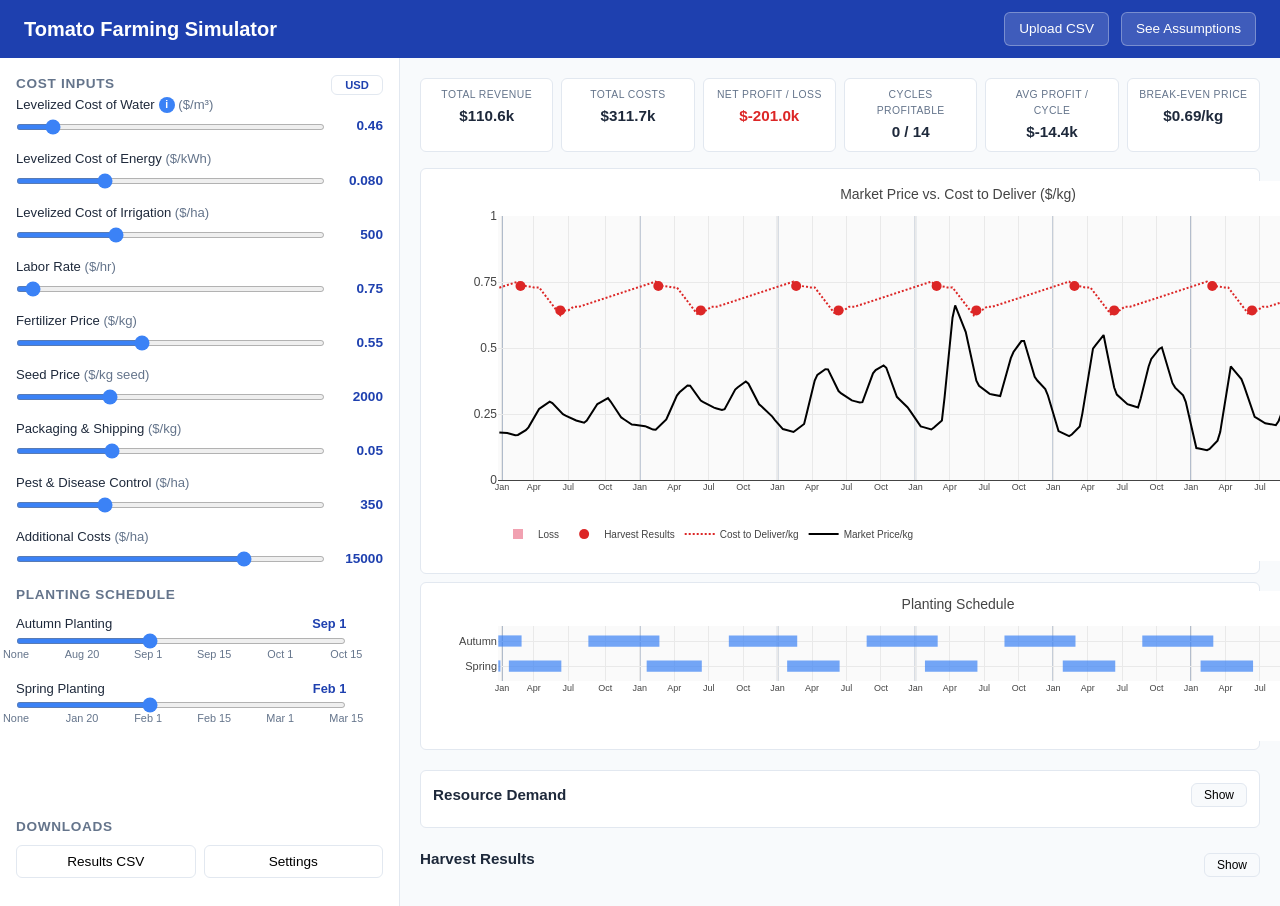
==== index.html @ 5275a4ed "Rewrite LCOW assumptions with full water pricing research; add info popup Assumptions page LCOW sect" ====
<!DOCTYPE html>
<html lang="en">
<head>
  <meta charset="UTF-8">
  <meta name="viewport" content="width=device-width, initial-scale=1.0">
  <title>Tomato Farming Simulator</title>
  <link rel="stylesheet" href="css/style.css?v=30">
  <script src="https://cdn.plot.ly/plotly-2.35.2.min.js" charset="utf-8"></script>
</head>
<body>

  <!-- Header -->
  <header class="app-header">
    <h1>Tomato Farming Simulator</h1>
    <div class="header-controls">
      <div class="csv-upload-group">
        <label class="header-btn" for="csv-upload" data-tooltip="Upload a CSV file with custom tomato price data">Upload CSV</label>
        <input type="file" id="csv-upload" accept=".csv">
      </div>
      <a href="assumptions.html" class="header-btn" data-tooltip="View parameter assumptions and methodology behind the model">See Assumptions</a>
    </div>
  </header>

  <!-- Main layout -->
  <div class="app-layout" id="main-content">

    <!-- Sidebar -->
    <aside class="sidebar">
      <div class="sidebar-content">

      <div class="sidebar-heading-row">
        <h3>Cost Inputs</h3>
        <button id="currency-toggle" class="currency-btn" data-tooltip="Toggle between US Dollars and Egyptian Pounds">USD</button>
      </div>
      <div id="sliders-container"></div>

      <h3>Planting Schedule</h3>
      <div class="planting-slider-group" id="autumn-slider-group"></div>
      <div class="planting-slider-group" id="spring-slider-group"></div>

      <!-- Advanced Settings -->
      <div id="advanced-panel" class="collapsed">
        <button id="advanced-toggle">Show Advanced Settings</button>

        <div class="adv-section">
          <h4>Monthly ET0 (mm/month)</h4>
          <div class="et0-grid" id="et0-inputs"></div>
        </div>

        <div class="adv-section">
          <h4>Kc Stages - Spring</h4>
          <div class="kc-grid">
            <label>Initial Kc</label>
            <input type="number" id="kc-spring-ini-kc" step="0.01" min="0" max="2">
            <input type="number" id="kc-spring-ini-days" step="1" min="1" max="90" placeholder="days">

            <label>Dev Kc start</label>
            <input type="number" id="kc-spring-dev-kc-start" step="0.01" min="0" max="2">
            <input type="number" id="kc-spring-dev-days" step="1" min="1" max="90" placeholder="days">

            <label>Dev Kc end</label>
            <input type="number" id="kc-spring-dev-kc-end" step="0.01" min="0" max="2">
            <span></span>

            <label>Mid Kc</label>
            <input type="number" id="kc-spring-mid-kc" step="0.01" min="0" max="2">
            <input type="number" id="kc-spring-mid-days" step="1" min="1" max="120" placeholder="days">

            <label>Late Kc</label>
            <input type="number" id="kc-spring-late-kc" step="0.01" min="0" max="2">
            <input type="number" id="kc-spring-late-days" step="1" min="1" max="90" placeholder="days">
          </div>
        </div>

        <div class="adv-section">
          <h4>Kc Stages - Autumn</h4>
          <div class="kc-grid">
            <label>Initial Kc</label>
            <input type="number" id="kc-autumn-ini-kc" step="0.01" min="0" max="2">
            <input type="number" id="kc-autumn-ini-days" step="1" min="1" max="90" placeholder="days">

            <label>Dev Kc start</label>
            <input type="number" id="kc-autumn-dev-kc-start" step="0.01" min="0" max="2">
            <input type="number" id="kc-autumn-dev-days" step="1" min="1" max="90" placeholder="days">

            <label>Dev Kc end</label>
            <input type="number" id="kc-autumn-dev-kc-end" step="0.01" min="0" max="2">
            <span></span>

            <label>Mid Kc</label>
            <input type="number" id="kc-autumn-mid-kc" step="0.01" min="0" max="2">
            <input type="number" id="kc-autumn-mid-days" step="1" min="1" max="120" placeholder="days">

            <label>Late Kc</label>
            <input type="number" id="kc-autumn-late-kc" step="0.01" min="0" max="2">
            <input type="number" id="kc-autumn-late-days" step="1" min="1" max="90" placeholder="days">
          </div>
        </div>

        <div class="adv-section">
          <h4>Yields (kg/ha)</h4>
          <div class="agro-grid">
            <div class="agro-field">
              <label>Spring</label>
              <input type="number" id="yield-spring" step="100" min="0">
            </div>
            <div class="agro-field">
              <label>Autumn</label>
              <input type="number" id="yield-autumn" step="100" min="0">
            </div>
          </div>
        </div>

        <div class="adv-section">
          <h4>Agronomic Parameters</h4>
          <div class="agro-grid">
            <div class="agro-field">
              <label>Labor (hrs/ha)</label>
              <input type="number" id="labor-hours" step="10" min="0">
            </div>
            <div class="agro-field">
              <label>Fertilizer (kg/ha)</label>
              <input type="number" id="fert-rate" step="10" min="0">
            </div>
            <div class="agro-field">
              <label>Seed (kg/ha)</label>
              <input type="number" id="seed-rate" step="0.1" min="0">
            </div>
            <div class="agro-field">
              <label>Pumping (kWh/m3)</label>
              <input type="number" id="kwh-m3" step="0.01" min="0">
            </div>
            <div class="agro-field">
              <label>Irrig. efficiency</label>
              <input type="number" id="irrig-eff" step="0.01" min="0.1" max="1.0">
            </div>
          </div>
        </div>
      </div>

      </div>
      <div class="sidebar-footer">
        <h3>Downloads</h3>
        <div class="sidebar-download-row">
          <button class="dl-btn dl-btn-sm" id="dl-results-btn" data-tooltip="Download the harvest results table as a CSV file">Results CSV</button>
          <button class="dl-btn dl-btn-sm" id="dl-settings-btn" data-tooltip="Download all current input settings as a JSON file">Settings</button>
        </div>
      </div>
    </aside>

    <!-- Main content area -->
    <main class="main-area">

      <div id="error-bar"></div>

      <!-- Summary banner -->
      <div class="summary-banner">
        <div class="stat-card">
          <div class="stat-label">Total Revenue</div>
          <div class="stat-value" id="stat-revenue">--</div>
        </div>
        <div class="stat-card">
          <div class="stat-label">Total Costs</div>
          <div class="stat-value" id="stat-costs">--</div>
        </div>
        <div class="stat-card">
          <div class="stat-label">Net Profit / Loss</div>
          <div class="stat-value" id="stat-profit">--</div>
        </div>
        <div class="stat-card">
          <div class="stat-label">Cycles Profitable</div>
          <div class="stat-value" id="stat-cycles">--</div>
        </div>
        <div class="stat-card">
          <div class="stat-label">Avg Profit / Cycle</div>
          <div class="stat-value" id="stat-avg-profit">--</div>
        </div>
        <div class="stat-card">
          <div class="stat-label">Break-Even Price</div>
          <div class="stat-value" id="stat-breakeven">--</div>
        </div>
      </div>

      <!-- Main chart -->
      <div class="chart-container">
        <div id="main-chart"></div>
      </div>

      <!-- Planting timeline -->
      <div class="chart-container chart-timeline">
        <div id="timeline-chart"></div>
      </div>

      <!-- Resource demand charts -->
      <div class="chart-container resource-demand-section collapsed">
        <div class="resource-demand-header">
          <h3>Resource Demand</h3>
          <button id="resource-toggle" class="resource-toggle-btn">Show</button>
        </div>
        <div id="resource-charts">
          <p>Select planting dates to see resource demand.</p>
        </div>
      </div>

      <!-- Results table -->
      <div class="results-section collapsed">
        <div class="results-section-header">
          <h3>Harvest Results</h3>
          <button id="results-toggle" class="resource-toggle-btn">Show</button>
        </div>
        <div class="results-table-wrapper">
          <div id="results-table-container">
            <p>Loading data...</p>
          </div>
        </div>
      </div>

    </main>
  </div>

  <!-- Scripts: data layer first, then model, charts, and finally app controller -->
  <script src="js/data.js?v=30"></script>
  <script src="js/cost-model.js?v=30"></script>
  <script src="js/charts.js?v=30"></script>
  <script src="js/app.js?v=30"></script>

</body>
</html>
---- css/style.css ----
/* Tomato Farming Simulator - Stylesheet */

:root {
  --primary: #1e40af;
  --primary-light: #3b82f6;
  --success: #16a34a;
  --danger: #dc2626;
  --warning: #f59e0b;
  --bg: #f8fafc;
  --surface: #ffffff;
  --border: #e2e8f0;
  --text: #1e293b;
  --text-muted: #64748b;
  --sidebar-width: 400px;
  --radius: 6px;
}

* { box-sizing: border-box; margin: 0; padding: 0; }

body {
  font-family: -apple-system, BlinkMacSystemFont, "Segoe UI", Roboto, sans-serif;
  background: var(--bg);
  color: var(--text);
  line-height: 1.5;
}

/* --- Header --- */

.app-header {
  background: var(--primary);
  color: white;
  padding: 12px 24px;
  display: flex;
  align-items: center;
  justify-content: space-between;
  gap: 16px;
  flex-wrap: wrap;
}

.app-header h1 {
  font-size: 1.25rem;
  font-weight: 600;
  white-space: nowrap;
}

.header-controls {
  display: flex;
  align-items: center;
  gap: 12px;
  flex-wrap: wrap;
}

.header-btn {
  background: rgba(255,255,255,0.15);
  color: white;
  border: 1px solid rgba(255,255,255,0.3);
  padding: 6px 14px;
  border-radius: var(--radius);
  cursor: pointer;
  font-size: 0.85rem;
  transition: background 0.15s;
  text-decoration: none;
}

.header-btn:hover { background: rgba(255,255,255,0.25); }

#currency-toggle {
  background: white;
  color: var(--primary);
  font-weight: 700;
  min-width: 52px;
  text-align: center;
}

#currency-toggle.egp { background: var(--warning); color: #000; }

.csv-upload-group {
  display: flex;
  align-items: center;
  gap: 8px;
}

.csv-upload-group label {
  cursor: pointer;
}

#csv-upload { display: none; }

/* --- Layout --- */

.app-layout {
  display: flex;
  min-height: calc(100vh - 52px);
}

/* --- Sidebar --- */

.sidebar {
  width: var(--sidebar-width);
  min-width: var(--sidebar-width);
  background: var(--surface);
  border-right: 1px solid var(--border);
  padding: 16px;
  overflow-y: auto;
  max-height: calc(100vh - 52px);
  display: flex;
  flex-direction: column;
}

.sidebar-content {
  flex: 1;
}

.sidebar-footer {
  padding-top: 12px;
  margin-top: 12px;
}

.sidebar h3 {
  font-size: 0.85rem;
  text-transform: uppercase;
  letter-spacing: 0.05em;
  color: var(--text-muted);
  margin: 16px 0 8px;
}

.sidebar h3:first-child { margin-top: 0; }

.sidebar-heading-row {
  display: flex;
  align-items: center;
  justify-content: space-between;
}

.sidebar-heading-row h3 { margin: 0; }

.currency-btn {
  padding: 3px 10px;
  font-size: 0.7rem;
  font-weight: 700;
  border: 1px solid var(--border);
  border-radius: var(--radius);
  background: white;
  color: var(--primary);
  cursor: pointer;
  min-width: 38px;
  text-align: center;
  transition: background 0.15s;
}

.currency-btn:hover { background: var(--bg); }
.currency-btn.egp { background: var(--warning); color: #000; border-color: var(--warning); }

.sidebar-download-row {
  display: flex;
  gap: 8px;
  margin-bottom: 12px;
}

.dl-btn-sm {
  flex: 1;
  padding: 5px 8px;
  font-size: 0.75rem;
}

/* --- Planting date sliders --- */

.planting-slider-group {
  margin-bottom: 14px;
  max-width: 90%;
}

.planting-slider-group label {
  display: block;
  font-size: 0.82rem;
  font-weight: 500;
  margin-bottom: 4px;
}

.planting-tick-labels {
  position: relative;
  height: 1.2em;
  margin-top: 2px;
  pointer-events: none;
}

.planting-tick-labels span {
  position: absolute;
  font-size: 0.68rem;
  color: var(--text-muted);
  white-space: nowrap;
  transform: translateX(-50%);
}

.planting-current-label {
  font-size: 0.8rem;
  font-weight: 600;
  color: var(--primary);
  float: right;
}

/* --- Slider info popup --- */

.slider-info-btn {
  display: inline-flex;
  align-items: center;
  justify-content: center;
  width: 16px;
  height: 16px;
  border-radius: 50%;
  background: var(--primary-light);
  color: white;
  font-size: 0.65rem;
  font-weight: 700;
  cursor: pointer;
  border: none;
  margin-left: 4px;
  vertical-align: middle;
  line-height: 1;
}

.slider-info-popup {
  position: fixed;
  z-index: 10000;
  background: var(--surface);
  border: 1px solid var(--border);
  border-radius: var(--radius);
  padding: 14px 16px;
  max-width: 360px;
  box-shadow: 0 8px 24px rgba(0,0,0,0.15);
  display: none;
}

.slider-info-popup.visible {
  display: block;
}

.slider-info-popup-close {
  position: absolute;
  top: 6px;
  right: 10px;
  background: none;
  border: none;
  font-size: 1.1rem;
  cursor: pointer;
  color: var(--text-muted);
  line-height: 1;
}

/* --- Cost sliders --- */

.slider-group {
  margin-bottom: 12px;
}

.slider-group label {
  display: block;
  font-size: 0.82rem;
  font-weight: 500;
  margin-bottom: 2px;
}

.slider-unit {
  color: var(--text-muted);
  font-weight: 400;
}

.slider-row {
  display: flex;
  align-items: center;
  gap: 10px;
}

.slider-row input[type="range"] {
  flex: 1;
  height: 6px;
  accent-color: var(--primary-light);
  cursor: pointer;
}

.slider-value {
  min-width: 48px;
  text-align: right;
  font-size: 0.85rem;
  font-weight: 600;
  font-variant-numeric: tabular-nums;
  color: var(--primary);
}

/* --- Planting dropdowns --- */

.planting-group {
  margin-bottom: 10px;
}

.planting-group label {
  display: block;
  font-size: 0.82rem;
  font-weight: 500;
  margin-bottom: 2px;
}

.planting-group select {
  width: 100%;
  padding: 6px 8px;
  border: 1px solid var(--border);
  border-radius: var(--radius);
  font-size: 0.85rem;
  background: white;
}

/* --- Main content area --- */

.main-area {
  flex: 1;
  padding: 20px;
  overflow-y: auto;
  max-height: calc(100vh - 52px);
}

/* --- Error bar --- */

#error-bar {
  display: none;
  background: #fef2f2;
  color: var(--danger);
  border: 1px solid #fca5a5;
  border-radius: var(--radius);
  padding: 10px 16px;
  margin-bottom: 16px;
  font-size: 0.85rem;
}

/* --- Summary banner --- */

.summary-banner {
  display: grid;
  grid-template-columns: repeat(auto-fit, minmax(120px, 1fr));
  gap: 8px;
  margin-bottom: 16px;
}

.stat-card {
  background: var(--surface);
  border: 1px solid var(--border);
  border-radius: var(--radius);
  padding: 8px 10px;
  text-align: center;
}

.stat-label {
  font-size: 0.65rem;
  text-transform: uppercase;
  letter-spacing: 0.04em;
  color: var(--text-muted);
  margin-bottom: 2px;
}

.stat-value {
  font-size: 0.95rem;
  font-weight: 700;
  font-variant-numeric: tabular-nums;
}

.profit-positive { color: var(--success); }
.profit-negative { color: var(--danger); }

/* --- Charts --- */

.chart-container {
  background: var(--surface);
  border: 1px solid var(--border);
  border-radius: var(--radius);
  padding: 12px;
  margin-bottom: 20px;
}

.chart-timeline {
  padding: 8px 12px;
  margin-top: -12px;
}

/* --- Resource demand section --- */

.resource-demand-header {
  display: flex;
  align-items: center;
  justify-content: space-between;
  margin-bottom: 8px;
}

.resource-demand-header h3 {
  font-size: 0.95rem;
  margin: 0;
}

.resource-toggle-btn {
  padding: 4px 12px;
  font-size: 0.75rem;
  border: 1px solid var(--border);
  border-radius: var(--radius);
  background: var(--bg);
  cursor: pointer;
}

.resource-demand-section.collapsed #resource-charts {
  display: none;
}

.results-section-header {
  display: flex;
  align-items: center;
  justify-content: space-between;
  margin-bottom: 8px;
}

.results-section-header h3 {
  margin: 0;
}

.results-section.collapsed .results-table-wrapper {
  display: none;
}

/* --- Results table --- */

.results-section {
  margin-bottom: 20px;
}

.results-section h3 {
  font-size: 0.95rem;
  margin-bottom: 10px;
}

.results-table {
  width: 100%;
  border-collapse: collapse;
  font-size: 0.8rem;
  background: var(--surface);
  border: 1px solid var(--border);
  border-radius: var(--radius);
  overflow: hidden;
}

.results-table th {
  background: var(--bg);
  font-weight: 600;
  text-align: center;
  padding: 8px 10px;
  border-bottom: 2px solid var(--border);
  white-space: nowrap;
}

.results-table td {
  padding: 6px 10px;
  border-bottom: 1px solid var(--border);
  text-align: center;
  white-space: nowrap;
}

.results-table .row-label {
  text-align: left;
  font-weight: 500;
  background: #f9fafb;
  position: sticky;
  left: 0;
}

.results-table .total-col {
  font-weight: 700;
  background: #eff6ff;
}

.results-table .spacer-row td {
  padding: 4px;
  border-bottom: none;
  background: transparent;
}

.results-table-wrapper {
  overflow-x: auto;
}

/* --- Download buttons --- */

.download-row {
  display: flex;
  gap: 10px;
  margin-bottom: 20px;
}

.dl-btn {
  padding: 8px 18px;
  font-size: 0.85rem;
  border: 1px solid var(--border);
  border-radius: var(--radius);
  background: var(--surface);
  cursor: pointer;
  transition: all 0.15s;
}

.dl-btn:hover {
  background: var(--primary);
  color: white;
  border-color: var(--primary);
}

/* --- Advanced settings --- */

#advanced-panel {
  margin-top: 12px;
  padding-top: 12px;
}

#advanced-panel.collapsed > *:not(#advanced-toggle-wrapper) {
  display: none;
}

#advanced-panel.collapsed .adv-section { display: none; }

#advanced-toggle {
  width: 100%;
  padding: 8px;
  font-size: 0.8rem;
  border: 1px solid var(--border);
  border-radius: var(--radius);
  background: var(--bg);
  cursor: pointer;
  margin-bottom: 10px;
}

.adv-section {
  margin-bottom: 14px;
}

.adv-section h4 {
  font-size: 0.8rem;
  color: var(--text-muted);
  margin-bottom: 6px;
}

.et0-grid {
  display: grid;
  grid-template-columns: repeat(4, 1fr);
  gap: 4px;
}

.et0-input-group {
  display: flex;
  flex-direction: column;
  align-items: center;
}

.et0-input-group label {
  font-size: 0.7rem;
  color: var(--text-muted);
}

.et0-input-group input {
  width: 56px;
  padding: 3px 4px;
  font-size: 0.8rem;
  border: 1px solid var(--border);
  border-radius: 3px;
  text-align: center;
}

.kc-grid {
  display: grid;
  grid-template-columns: auto 1fr 1fr;
  gap: 4px 8px;
  align-items: center;
  font-size: 0.78rem;
}

.kc-grid label {
  font-size: 0.75rem;
  color: var(--text-muted);
}

.kc-grid input {
  width: 100%;
  padding: 3px 4px;
  font-size: 0.78rem;
  border: 1px solid var(--border);
  border-radius: 3px;
  text-align: center;
}

.agro-grid {
  display: grid;
  grid-template-columns: 1fr 1fr;
  gap: 6px;
}

.agro-field {
  display: flex;
  flex-direction: column;
}

.agro-field label {
  font-size: 0.72rem;
  color: var(--text-muted);
}

.agro-field input {
  padding: 4px 6px;
  font-size: 0.8rem;
  border: 1px solid var(--border);
  border-radius: 3px;
}

/* --- Tooltips --- */

.app-tooltip {
  position: fixed;
  z-index: 10000;
  background: var(--text);
  color: #fff;
  font-size: 0.9rem;
  font-weight: 400;
  line-height: 1.4;
  padding: 10px 14px;
  border-radius: var(--radius);
  max-width: 260px;
  text-align: center;
  pointer-events: none;
  opacity: 0;
  transition: opacity 0.2s ease;
  box-shadow: 0 4px 12px rgba(0,0,0,0.2);
}

.app-tooltip.visible {
  opacity: 1;
}

/* --- Responsive --- */

@media (max-width: 900px) {
  .app-layout {
    flex-direction: column;
  }

  .sidebar {
    width: 100%;
    min-width: 100%;
    max-height: none;
    border-right: none;
    border-bottom: 1px solid var(--border);
  }

  .main-area {
    max-height: none;
  }

  .summary-banner {
    grid-template-columns: repeat(3, 1fr);
  }
}

@media (max-width: 600px) {
  .summary-banner {
    grid-template-columns: repeat(2, 1fr);
  }

  .app-header {
    padding: 10px 12px;
  }

  .app-header h1 {
    font-size: 1rem;
  }
}
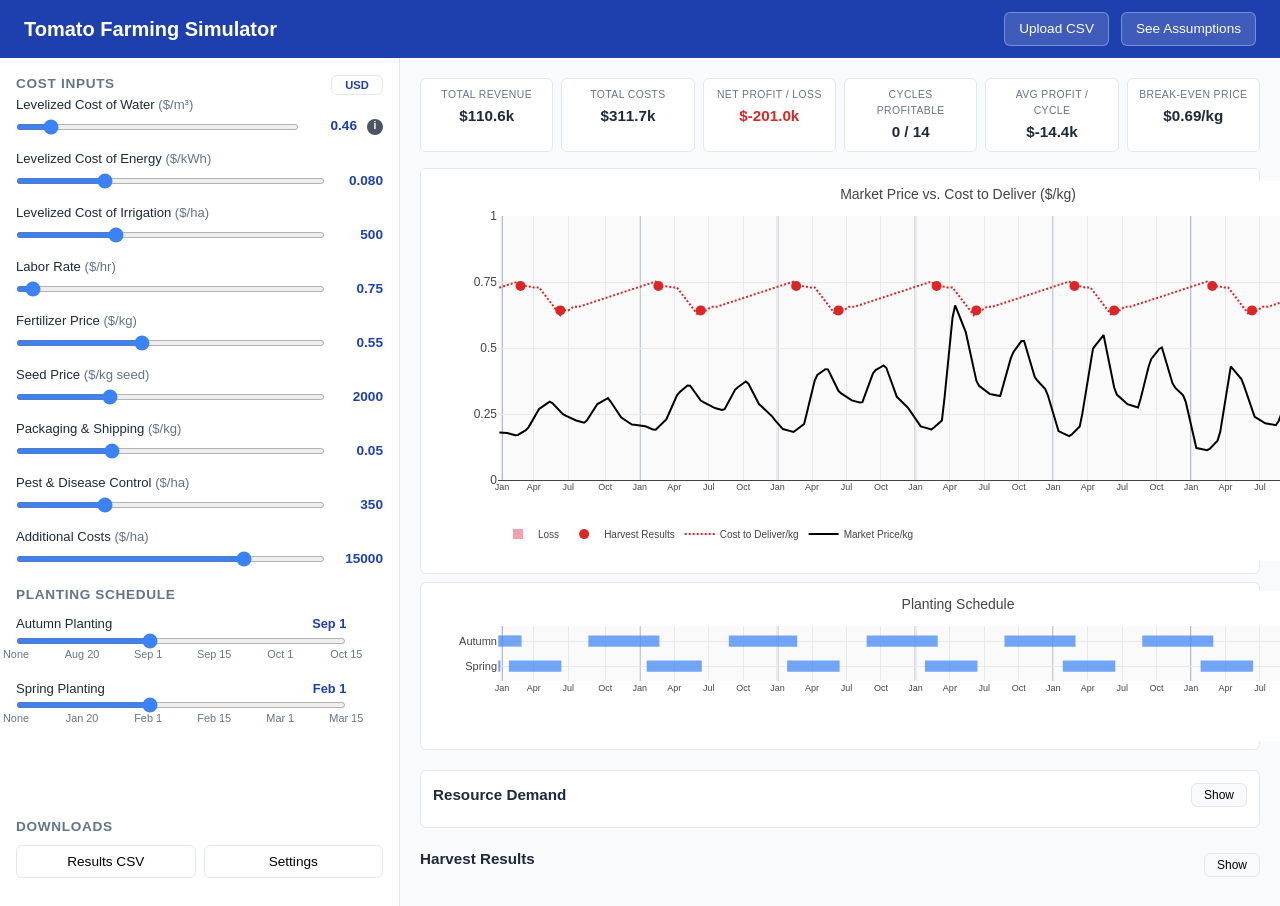
==== commit 413ceab2: "Move info button to right end of slider row, change to dark gray Co-Authored-By: Claude Opus 4.6 (1M" ====
--- a/index.html
+++ b/index.html
@@ -4,7 +4,7 @@
   <meta charset="UTF-8">
   <meta name="viewport" content="width=device-width, initial-scale=1.0">
   <title>Tomato Farming Simulator</title>
-  <link rel="stylesheet" href="css/style.css?v=30">
+  <link rel="stylesheet" href="css/style.css?v=31">
   <script src="https://cdn.plot.ly/plotly-2.35.2.min.js" charset="utf-8"></script>
 </head>
 <body>
@@ -219,10 +219,10 @@
   </div>
 
   <!-- Scripts: data layer first, then model, charts, and finally app controller -->
-  <script src="js/data.js?v=30"></script>
-  <script src="js/cost-model.js?v=30"></script>
-  <script src="js/charts.js?v=30"></script>
-  <script src="js/app.js?v=30"></script>
+  <script src="js/data.js?v=31"></script>
+  <script src="js/cost-model.js?v=31"></script>
+  <script src="js/charts.js?v=31"></script>
+  <script src="js/app.js?v=31"></script>
 
 </body>
 </html>
--- a/css/style.css
+++ b/css/style.css
@@ -208,15 +208,15 @@
   width: 16px;
   height: 16px;
   border-radius: 50%;
-  background: var(--primary-light);
+  background: #4b5563;
   color: white;
   font-size: 0.65rem;
   font-weight: 700;
   cursor: pointer;
   border: none;
-  margin-left: 4px;
   vertical-align: middle;
   line-height: 1;
+  flex-shrink: 0;
 }
 
 .slider-info-popup {
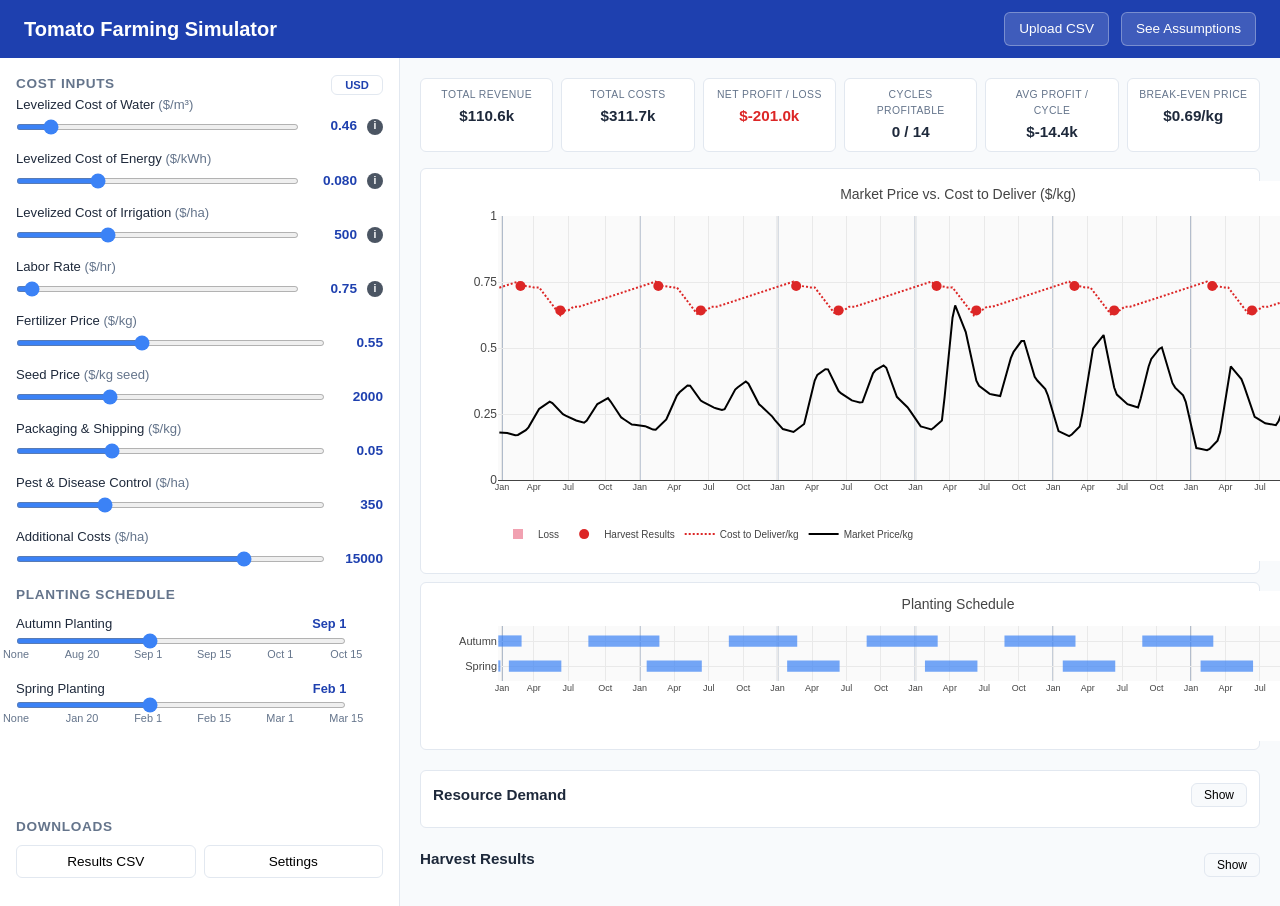
==== commit 110040c8: "Add LCOE, LCOI, Labor research to assumptions page and info popups Assumptions page: - LCOE section " ====
--- a/index.html
+++ b/index.html
@@ -4,7 +4,7 @@
   <meta charset="UTF-8">
   <meta name="viewport" content="width=device-width, initial-scale=1.0">
   <title>Tomato Farming Simulator</title>
-  <link rel="stylesheet" href="css/style.css?v=31">
+  <link rel="stylesheet" href="css/style.css?v=32">
   <script src="https://cdn.plot.ly/plotly-2.35.2.min.js" charset="utf-8"></script>
 </head>
 <body>
@@ -219,10 +219,10 @@
   </div>
 
   <!-- Scripts: data layer first, then model, charts, and finally app controller -->
-  <script src="js/data.js?v=31"></script>
-  <script src="js/cost-model.js?v=31"></script>
-  <script src="js/charts.js?v=31"></script>
-  <script src="js/app.js?v=31"></script>
+  <script src="js/data.js?v=32"></script>
+  <script src="js/cost-model.js?v=32"></script>
+  <script src="js/charts.js?v=32"></script>
+  <script src="js/app.js?v=32"></script>
 
 </body>
 </html>
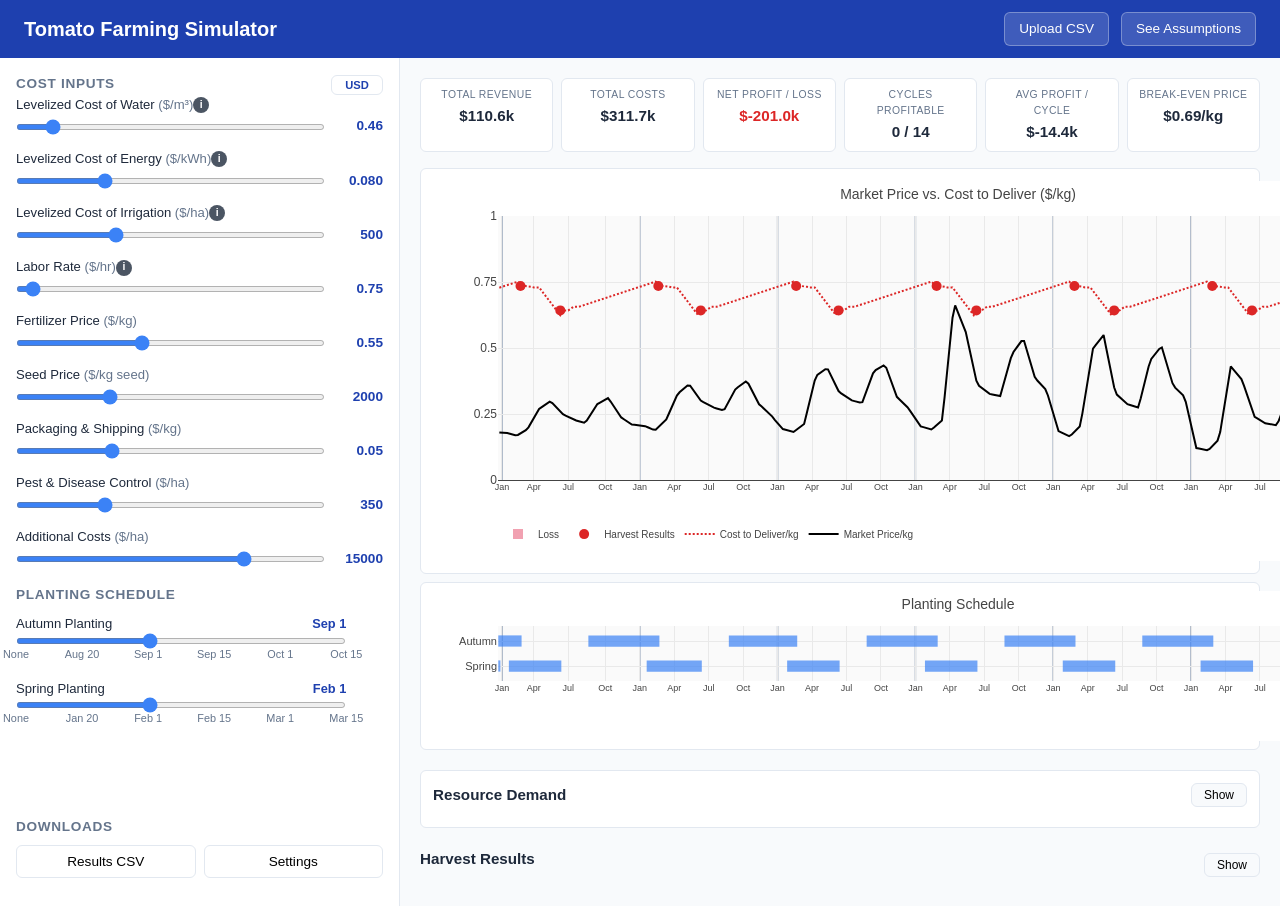
==== commit 8d78ad1a: "Move info button into label row, above the slider Co-Authored-By: Claude Opus 4.6 (1M context) <nore" ====
--- a/index.html
+++ b/index.html
@@ -4,7 +4,7 @@
   <meta charset="UTF-8">
   <meta name="viewport" content="width=device-width, initial-scale=1.0">
   <title>Tomato Farming Simulator</title>
-  <link rel="stylesheet" href="css/style.css?v=32">
+  <link rel="stylesheet" href="css/style.css?v=33">
   <script src="https://cdn.plot.ly/plotly-2.35.2.min.js" charset="utf-8"></script>
 </head>
 <body>
@@ -219,10 +219,10 @@
   </div>
 
   <!-- Scripts: data layer first, then model, charts, and finally app controller -->
-  <script src="js/data.js?v=32"></script>
-  <script src="js/cost-model.js?v=32"></script>
-  <script src="js/charts.js?v=32"></script>
-  <script src="js/app.js?v=32"></script>
+  <script src="js/data.js?v=33"></script>
+  <script src="js/cost-model.js?v=33"></script>
+  <script src="js/charts.js?v=33"></script>
+  <script src="js/app.js?v=33"></script>
 
 </body>
 </html>
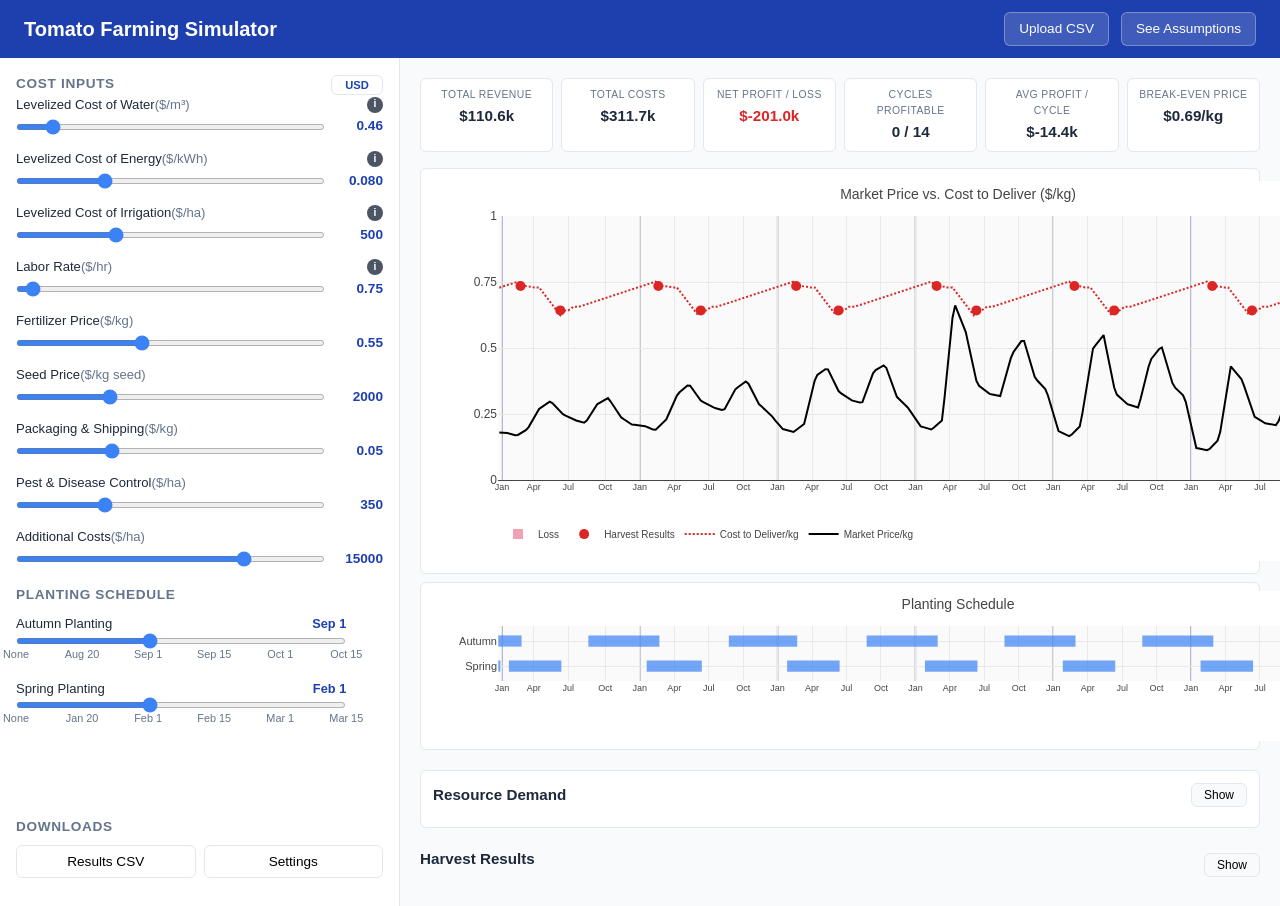
==== commit d5c230dd: "Push info button to far right of label row via flex spacer Co-Authored-By: Claude Opus 4.6 (1M conte" ====
--- a/index.html
+++ b/index.html
@@ -4,7 +4,7 @@
   <meta charset="UTF-8">
   <meta name="viewport" content="width=device-width, initial-scale=1.0">
   <title>Tomato Farming Simulator</title>
-  <link rel="stylesheet" href="css/style.css?v=33">
+  <link rel="stylesheet" href="css/style.css?v=34">
   <script src="https://cdn.plot.ly/plotly-2.35.2.min.js" charset="utf-8"></script>
 </head>
 <body>
@@ -219,10 +219,10 @@
   </div>
 
   <!-- Scripts: data layer first, then model, charts, and finally app controller -->
-  <script src="js/data.js?v=33"></script>
-  <script src="js/cost-model.js?v=33"></script>
-  <script src="js/charts.js?v=33"></script>
-  <script src="js/app.js?v=33"></script>
+  <script src="js/data.js?v=34"></script>
+  <script src="js/cost-model.js?v=34"></script>
+  <script src="js/charts.js?v=34"></script>
+  <script src="js/app.js?v=34"></script>
 
 </body>
 </html>
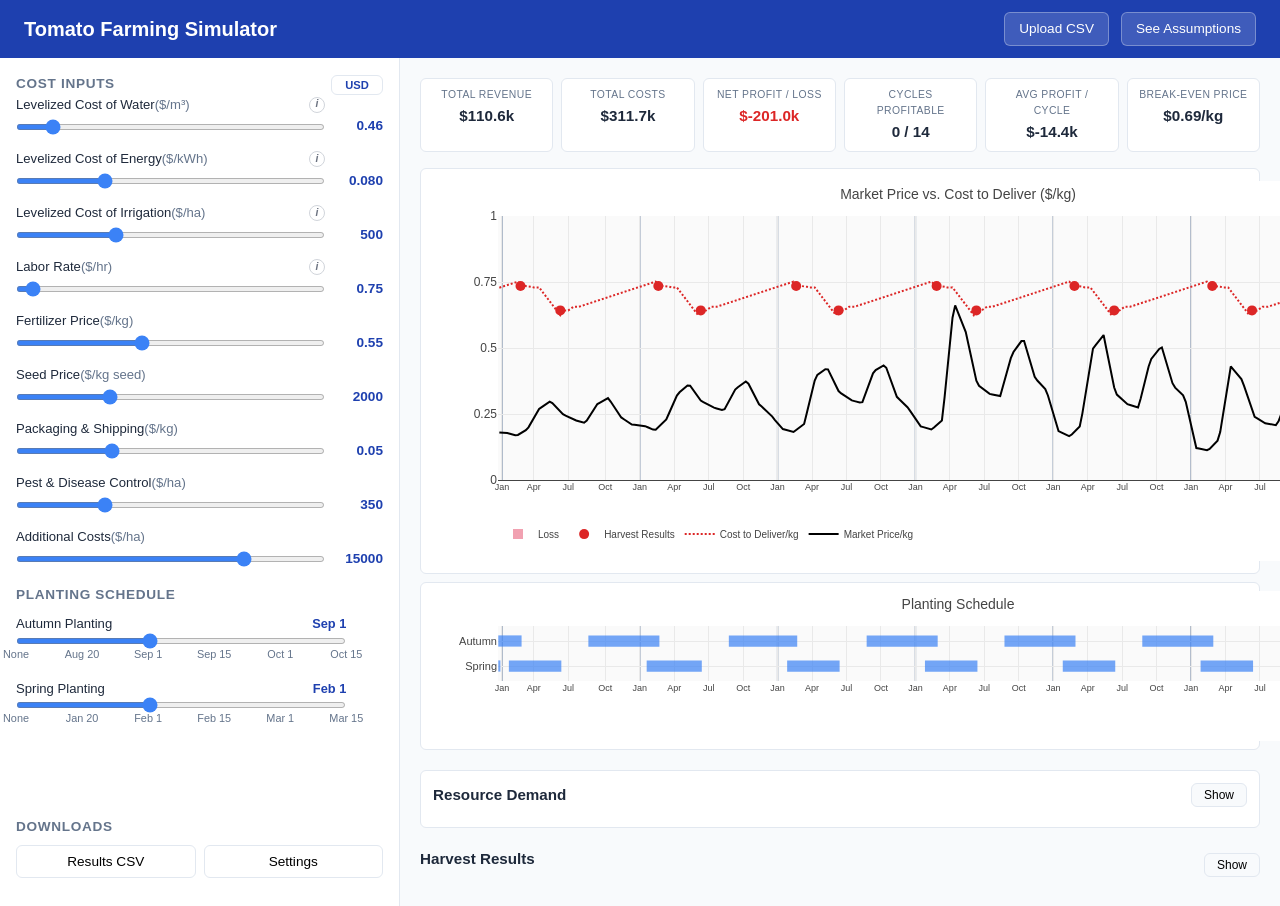
==== commit 58af8776: "Style info button: white fill, gray italic i, offset left of value display Co-Authored-By: Claude Op" ====
--- a/index.html
+++ b/index.html
@@ -4,7 +4,7 @@
   <meta charset="UTF-8">
   <meta name="viewport" content="width=device-width, initial-scale=1.0">
   <title>Tomato Farming Simulator</title>
-  <link rel="stylesheet" href="css/style.css?v=34">
+  <link rel="stylesheet" href="css/style.css?v=35">
   <script src="https://cdn.plot.ly/plotly-2.35.2.min.js" charset="utf-8"></script>
 </head>
 <body>
@@ -219,10 +219,10 @@
   </div>
 
   <!-- Scripts: data layer first, then model, charts, and finally app controller -->
-  <script src="js/data.js?v=34"></script>
-  <script src="js/cost-model.js?v=34"></script>
-  <script src="js/charts.js?v=34"></script>
-  <script src="js/app.js?v=34"></script>
+  <script src="js/data.js?v=35"></script>
+  <script src="js/cost-model.js?v=35"></script>
+  <script src="js/charts.js?v=35"></script>
+  <script src="js/app.js?v=35"></script>
 
 </body>
 </html>
--- a/css/style.css
+++ b/css/style.css
@@ -208,15 +208,17 @@
   width: 16px;
   height: 16px;
   border-radius: 50%;
-  background: #4b5563;
-  color: white;
+  background: white;
+  color: #6b7280;
   font-size: 0.65rem;
   font-weight: 700;
-  cursor: pointer;
-  border: none;
+  font-style: italic;
+  cursor: pointer;
+  border: 1px solid #d1d5db;
   vertical-align: middle;
   line-height: 1;
   flex-shrink: 0;
+  margin-right: 58px;
 }
 
 .slider-info-popup {
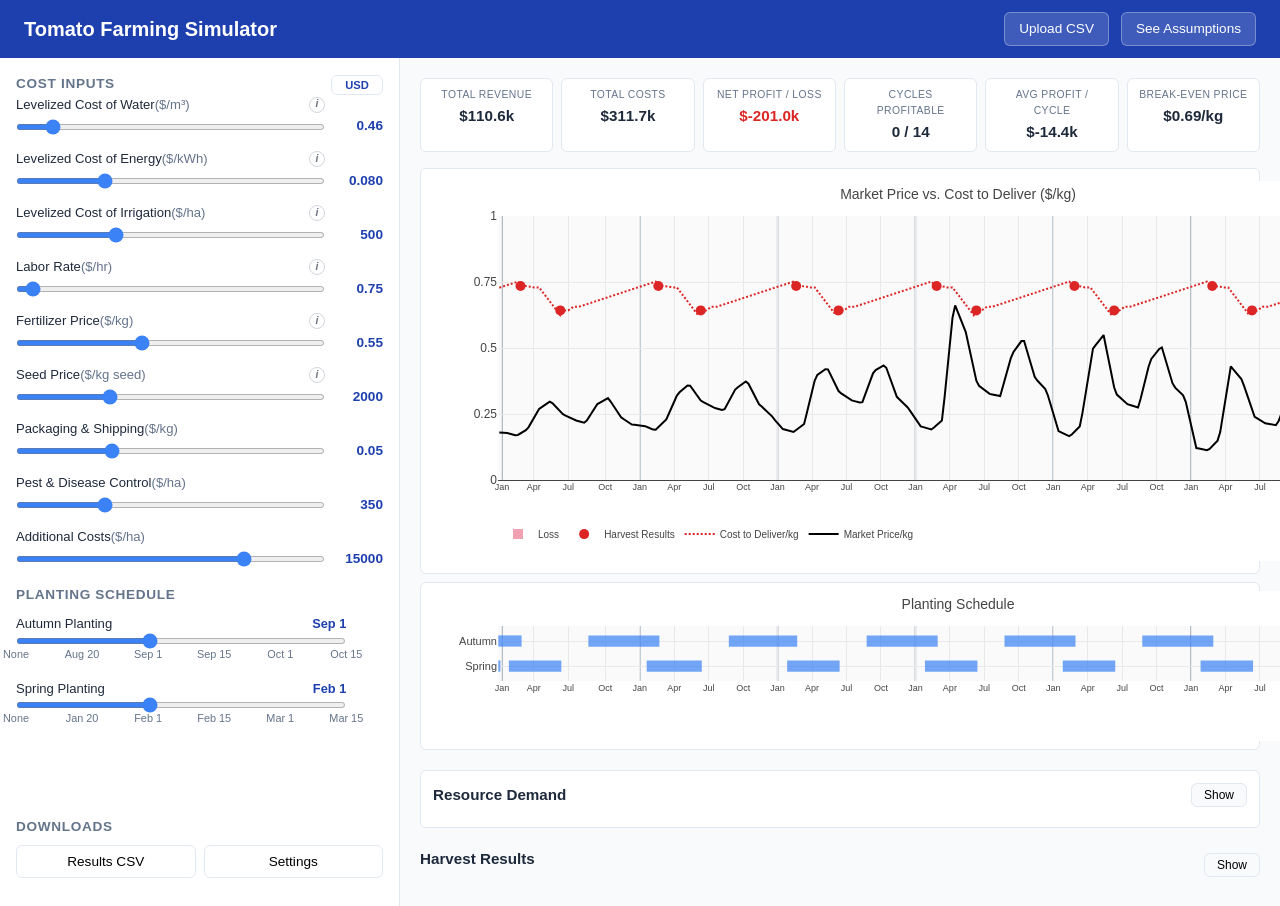
==== commit dcc11bee: "Add fertilizer and seed research to assumptions and info popups Fertilizer: individual product prici" ====
--- a/index.html
+++ b/index.html
@@ -4,7 +4,7 @@
   <meta charset="UTF-8">
   <meta name="viewport" content="width=device-width, initial-scale=1.0">
   <title>Tomato Farming Simulator</title>
-  <link rel="stylesheet" href="css/style.css?v=35">
+  <link rel="stylesheet" href="css/style.css?v=36">
   <script src="https://cdn.plot.ly/plotly-2.35.2.min.js" charset="utf-8"></script>
 </head>
 <body>
@@ -219,10 +219,10 @@
   </div>
 
   <!-- Scripts: data layer first, then model, charts, and finally app controller -->
-  <script src="js/data.js?v=35"></script>
-  <script src="js/cost-model.js?v=35"></script>
-  <script src="js/charts.js?v=35"></script>
-  <script src="js/app.js?v=35"></script>
+  <script src="js/data.js?v=36"></script>
+  <script src="js/cost-model.js?v=36"></script>
+  <script src="js/charts.js?v=36"></script>
+  <script src="js/app.js?v=36"></script>
 
 </body>
 </html>
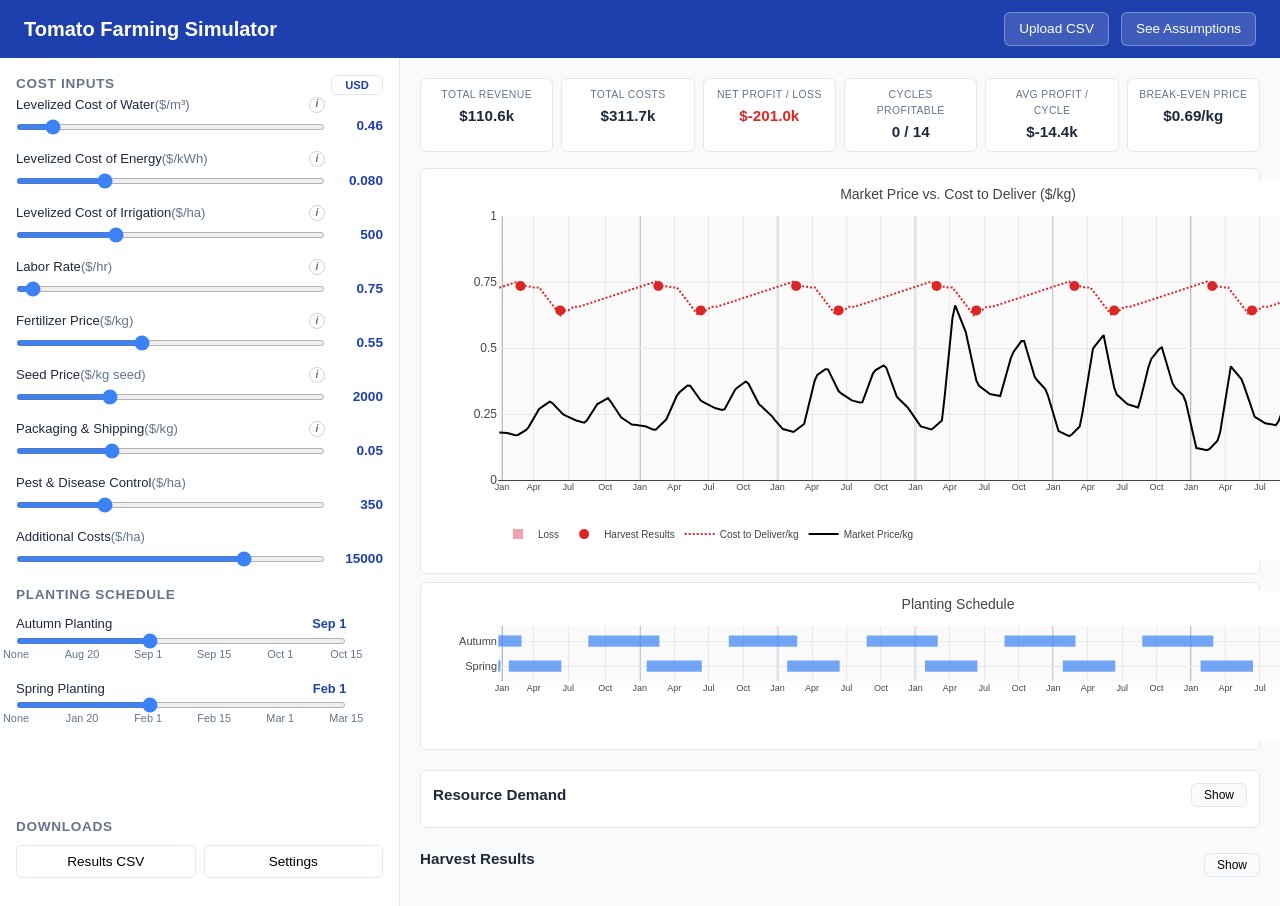
==== commit 8fa06d5e: "Add packaging/shipping research to assumptions and info popup Transport cost table from El-Arish to " ====
--- a/index.html
+++ b/index.html
@@ -4,7 +4,7 @@
   <meta charset="UTF-8">
   <meta name="viewport" content="width=device-width, initial-scale=1.0">
   <title>Tomato Farming Simulator</title>
-  <link rel="stylesheet" href="css/style.css?v=36">
+  <link rel="stylesheet" href="css/style.css?v=37">
   <script src="https://cdn.plot.ly/plotly-2.35.2.min.js" charset="utf-8"></script>
 </head>
 <body>
@@ -219,10 +219,10 @@
   </div>
 
   <!-- Scripts: data layer first, then model, charts, and finally app controller -->
-  <script src="js/data.js?v=36"></script>
-  <script src="js/cost-model.js?v=36"></script>
-  <script src="js/charts.js?v=36"></script>
-  <script src="js/app.js?v=36"></script>
+  <script src="js/data.js?v=37"></script>
+  <script src="js/cost-model.js?v=37"></script>
+  <script src="js/charts.js?v=37"></script>
+  <script src="js/app.js?v=37"></script>
 
 </body>
 </html>
